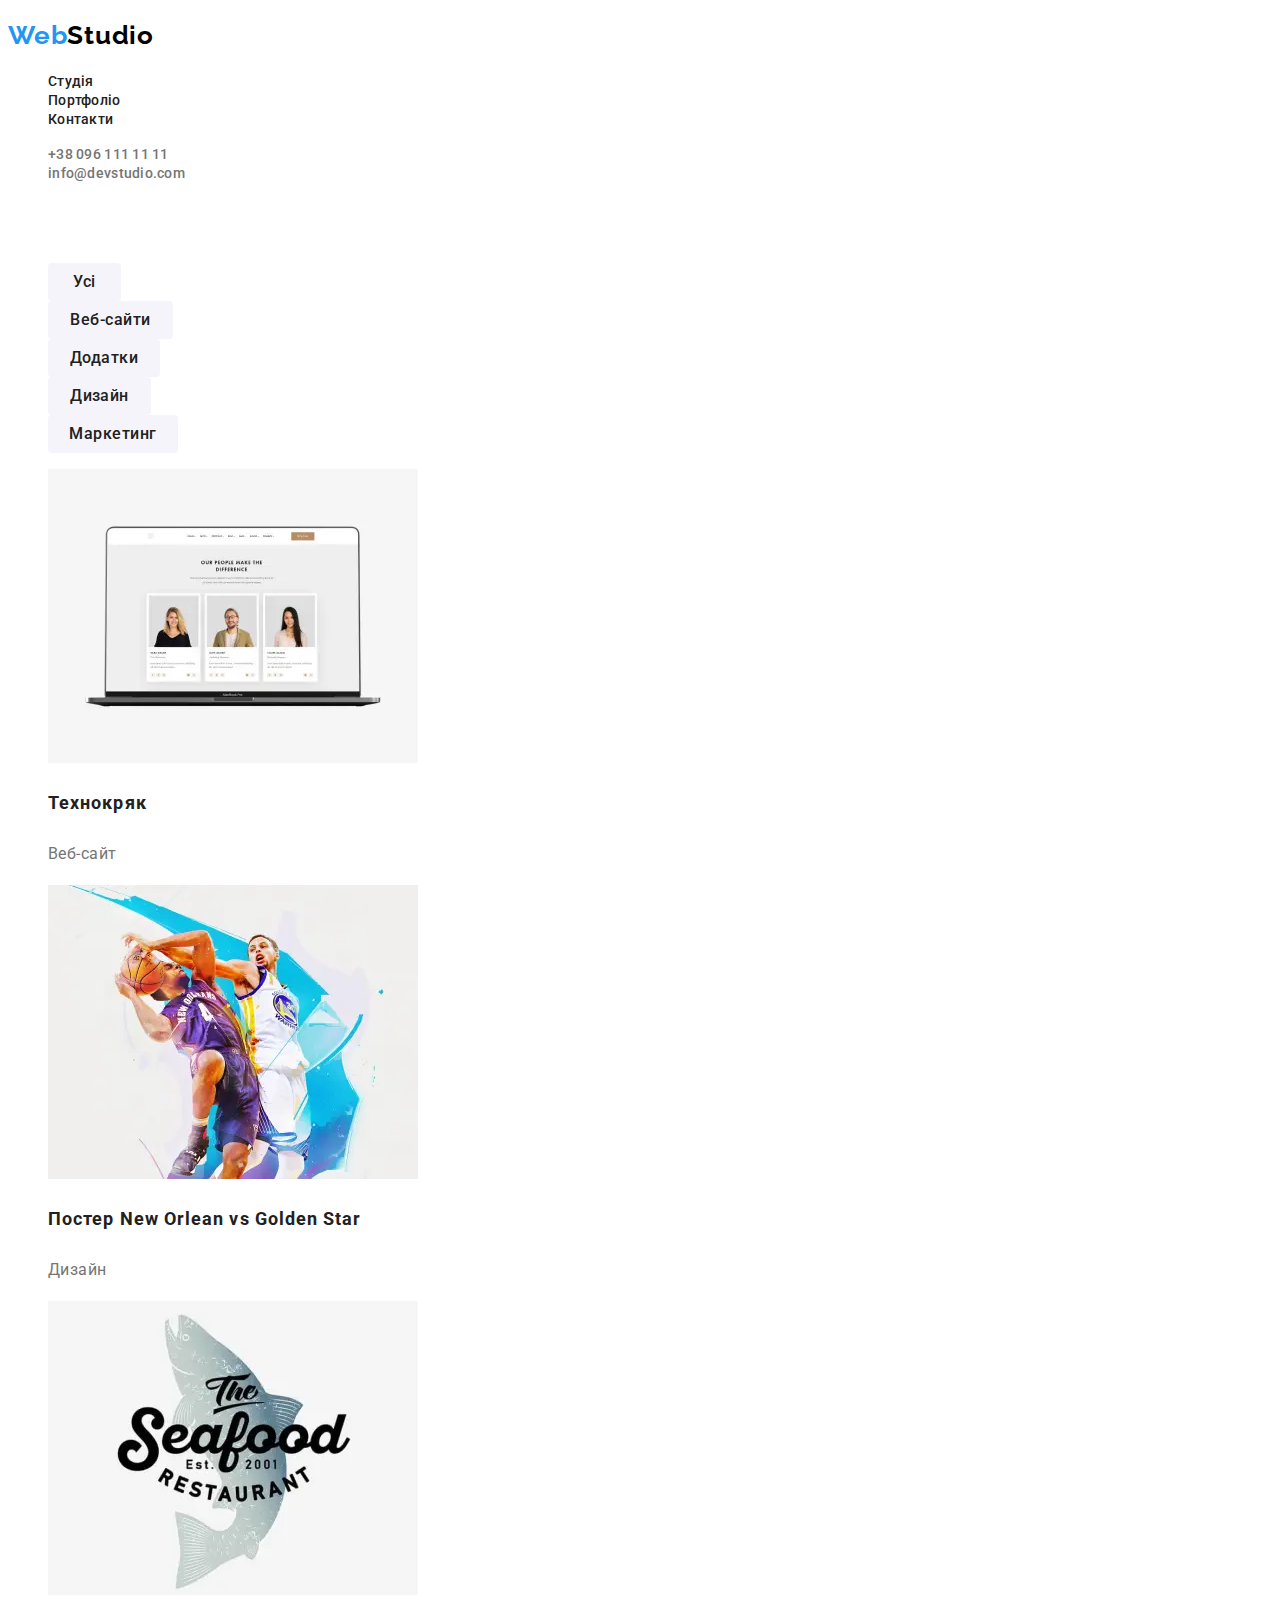
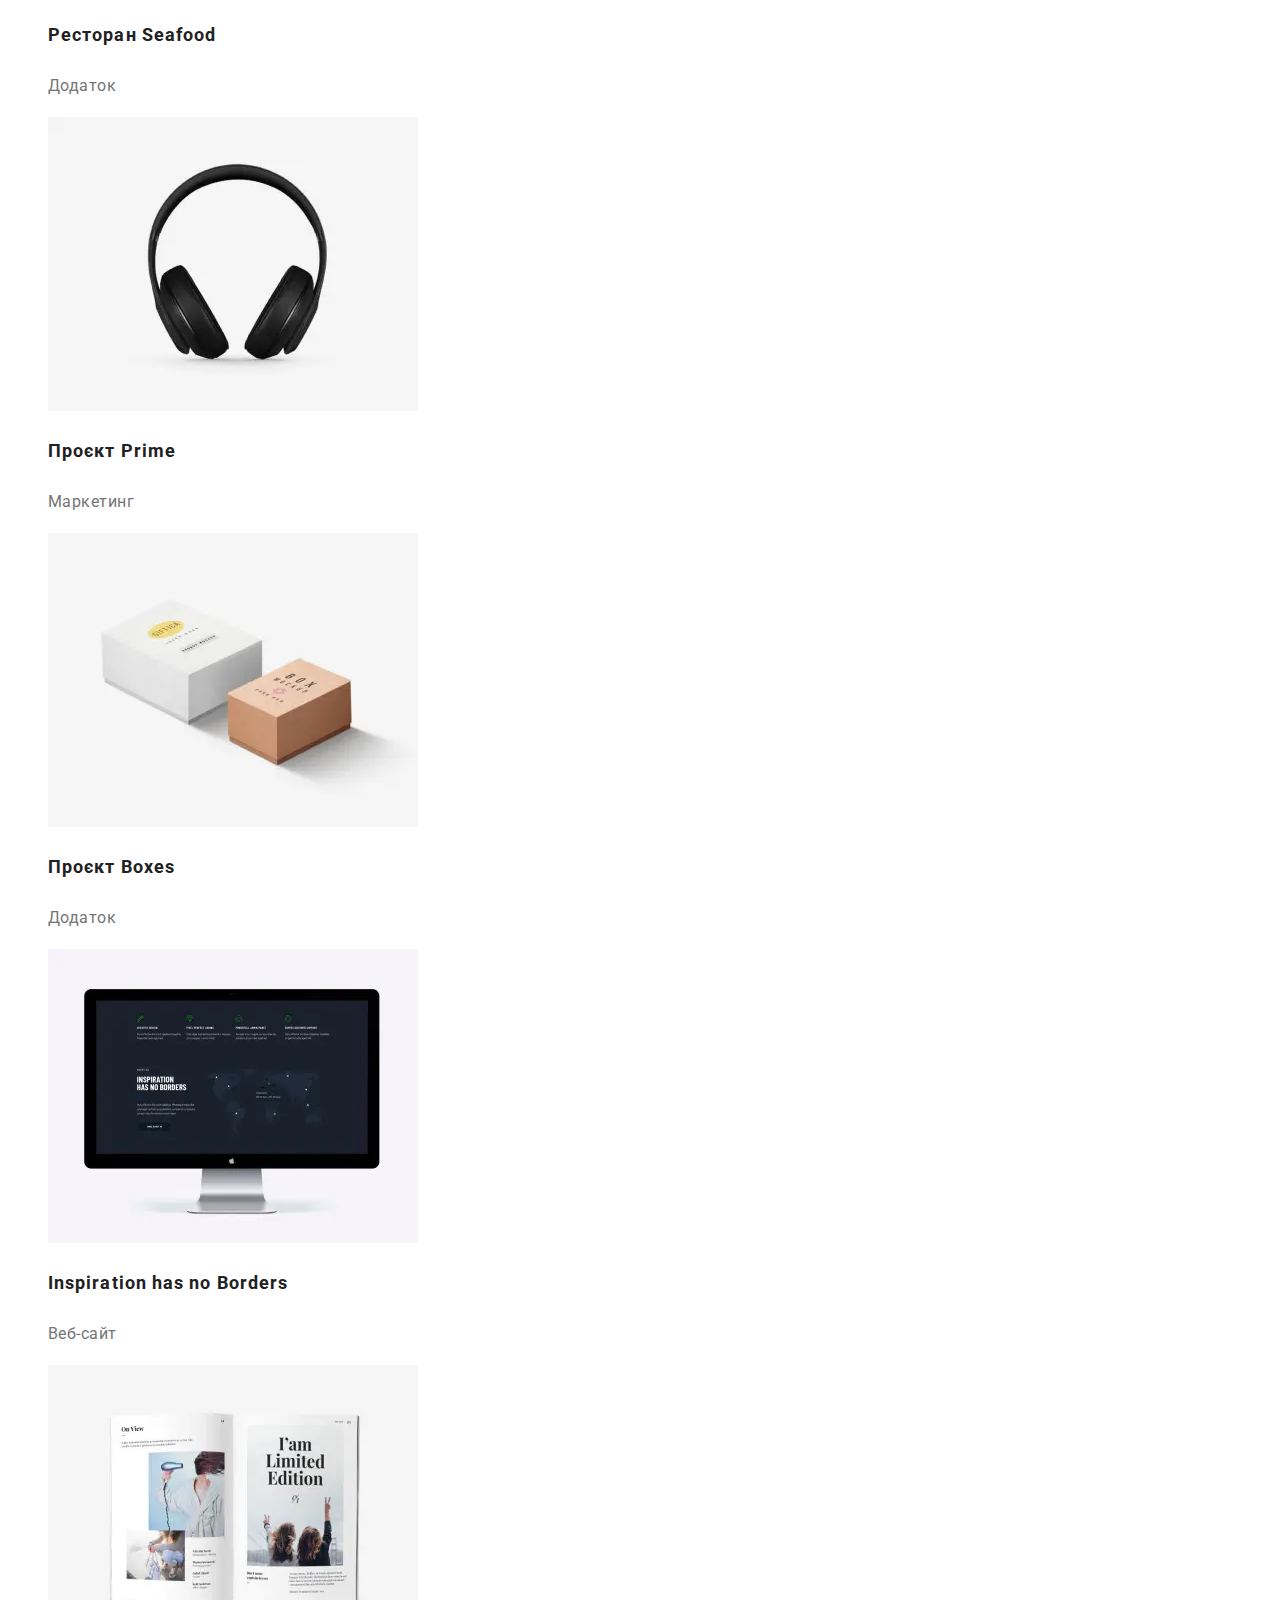
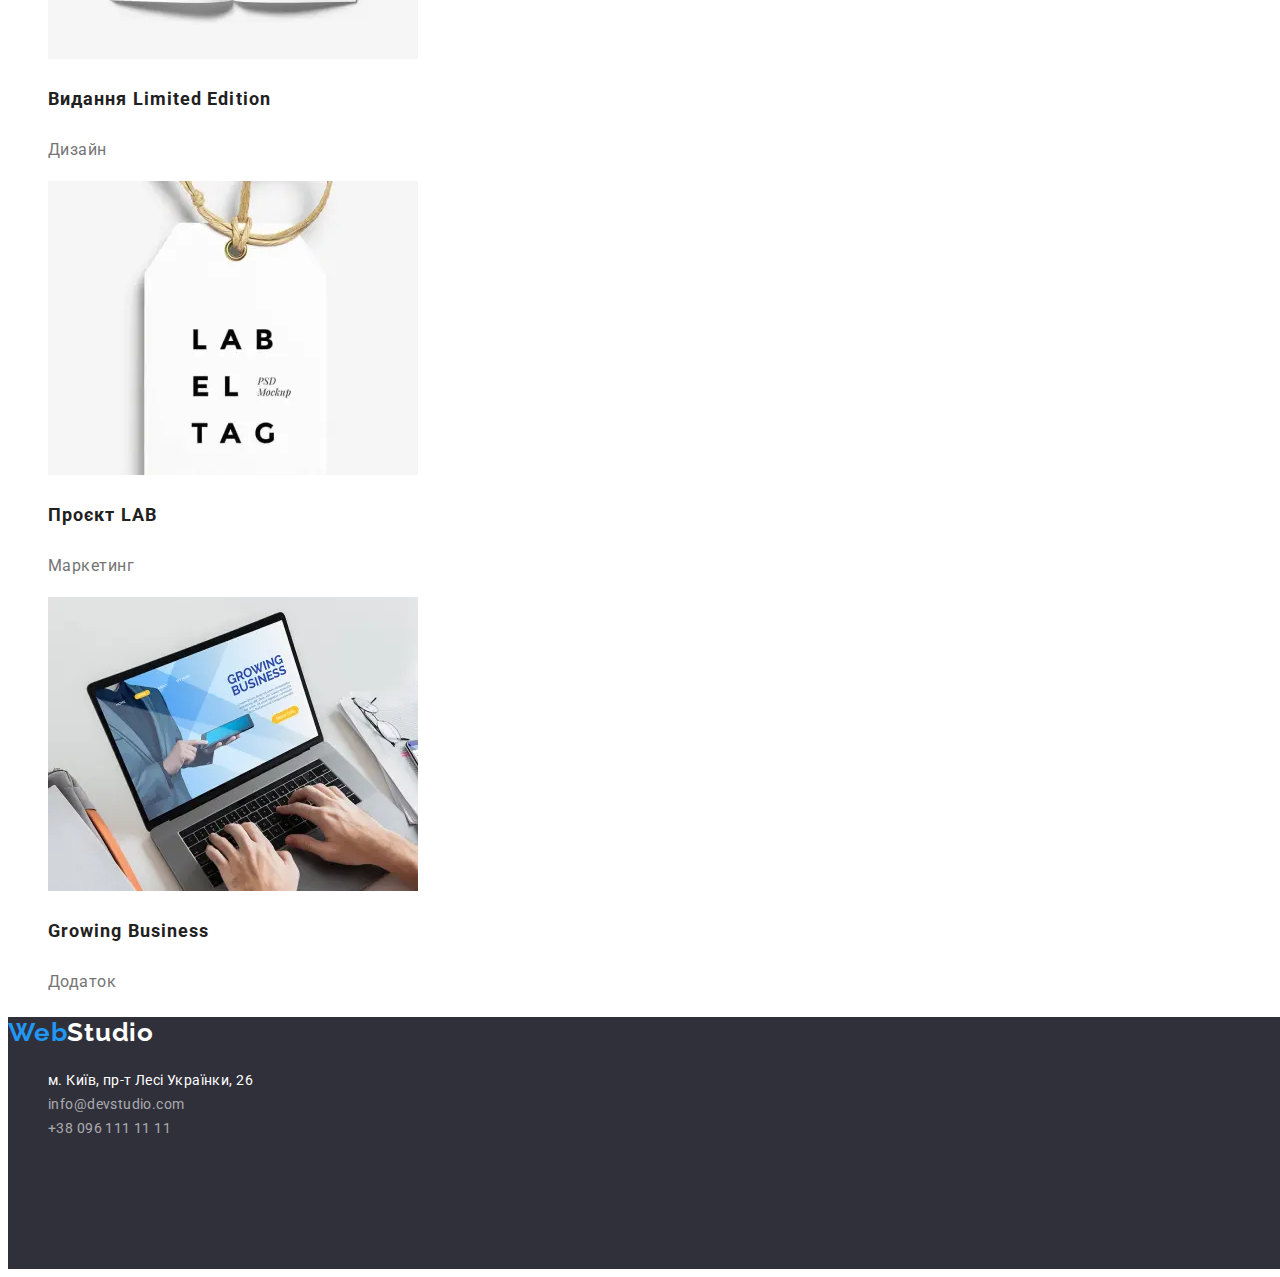
==== portfolio.html @ db5e748d "Create some new files" ====
<!-- @format -->

<!DOCTYPE html>
<html lang="uk">
  <head>
    <meta charset="UTF-8" />
    <meta http-equiv="X-UA-Compatible" content="IE=edge" />
    <meta name="viewport" content="width=device-width, initial-scale=1.0" />
    <link rel="preconnect" href="https://fonts.googleapis.com" />
    <link rel="preconnect" href="https://fonts.gstatic.com" crossorigin />
    <link
      href="https://fonts.googleapis.com/css2?family=Raleway:wght@700&family=Roboto:wght@400;500;700;900&display=swap"
      rel="stylesheet"
    />
    <link rel="stylesheet" href="css/styles.css" />
    <title>Portfolio</title>
  </head>
  <body>
    <header class="header">
      <nav>
        <h2>
          <a class="logo-base" href="./index.html">
            Web<span class="logo">Studio</span></a
          >
        </h2>
        <ul class="list">
          <li><a class="link-nav" href="./index.html">Студія</a></li>
          <li><a class="link-nav" href="./portfolio.html">Портфоліо</a></li>
          <li><a class="link-nav" href="#">Контакти</a></li>
        </ul>
      </nav>
      <ul class="list">
        <li>
          <a class="top-adress" href=" tel:+380961111111">+38 096 111 11 11</a>
        </li>
        <li>
          <a class="top-adress" href="mailto:info@devstudio.com"
            >info@devstudio.com</a
          >
        </li>
      </ul>
    </header>

    <main>
      <section>
        <h1 class="portfolio-title">Портфоліо</h1>
        <ul class="list">
          <li>
            <button class="button-portfolio all-button" type="button">
              Усі
            </button>
          </li>
          <li>
            <button class="button-portfolio web-button" type="button">
              Веб-сайти
            </button>
          </li>
          <li>
            <button class="button-portfolio app-button" type="button">
              Додатки
            </button>
          </li>
          <li>
            <button class="button-portfolio design-button" type="button">
              Дизайн
            </button>
          </li>
          <li>
            <button class="button-portfolio marketing-button" type="button">
              Маркетинг
            </button>
          </li>
        </ul>
        <ul class="list">
          <li>
            <img
              src="images/portfolio/Technokryak.webp"
              alt=""
              width="370px"
              height="294px"
            />
            <h3 class="project-title">Технокряк</h3>
            <p class="project-subtitle">Веб-сайт</p>
          </li>
          <li>
            <img
              src="images/portfolio/Poster New Orlean vs Golden Star.webp"
              alt=""
              width="370px"
              height="294px"
            />
            <h3 class="project-title">Постер New Orlean vs Golden Star</h3>
            <p class="project-subtitle">Дизайн</p>
          </li>
          <li>
            <img
              src="images/portfolio/Seafood restaurant.webp"
              alt=""
              width="370px"
              height="294px"
            />
            <h3 class="project-title">Ресторан Seafood</h3>
            <p class="project-subtitle">Додаток</p>
          </li>
          <li>
            <img
              src="images/portfolio/Prime Project.webp"
              alt=""
              width="370px"
              height="294px"
            />
            <h3 class="project-title">Проєкт Prime</h3>
            <p class="project-subtitle">Маркетинг</p>
          </li>
          <li>
            <img
              src="images/portfolio/Boxes project.webp"
              alt=""
              width="370px"
              height="294px"
            />
            <h3 class="project-title">Проєкт Boxes</h3>
            <p class="project-subtitle">Додаток</p>
          </li>
          <li>
            <img
              src="images/portfolio/Inspiration has no Borders.webp"
              alt=""
              width="370px"
              height="294px"
            />
            <h3 class="project-title">Inspiration has no Borders</h3>
            <p class="project-subtitle">Веб-сайт</p>
          </li>
          <li>
            <img
              src="images/portfolio/EDITION Limited Edition.webp"
              alt=""
              width="370px"
              height="294px"
            />
            <h3 class="project-title">Видання Limited Edition</h3>
            <p class="project-subtitle">Дизайн</p>
          </li>
          <li>
            <img
              src="images/portfolio/Project LAB.webp"
              alt=""
              width="370px"
              height="294px"
            />
            <h3 class="project-title">Проєкт LAB</h3>
            <p class="project-subtitle">Маркетинг</p>
          </li>
          <li>
            <img
              src="images/portfolio/Growing Business.webp"
              alt=""
              width="370px"
              height="294px"
            />
            <h3 class="project-title">Growing Business</h3>
            <p class="project-subtitle">Додаток</p>
          </li>
        </ul>
      </section>
    </main>

    <footer class="footer">
      <h2>
        <a href="./index.html" class="logo-base"
          >Web<span class="logo-invert">Studio</span></a
        >
      </h2>
      <address>
        <ul class="list">
          <li>
            <a
              class="map"
              href="https://goo.gl/maps/CPtrU1FHBa2aNyZL9"
              target="_blank"
              rel="noopener noreferrer nofollow"
              >м. Київ, пр-т Лесі Українки, 26
            </a>
          </li>
          <li>
            <a class="footer-adress" href="mailto:info@devstudio.com"
              >info@devstudio.com</a
            >
          </li>
          <li>
            <a class="footer-adress" href="tel:+380961111111"
              >+38 096 111 11 11</a
            >
          </li>
        </ul>
      </address>
    </footer>
  </body>
</html>
---- css/styles.css ----
:root {
    --color-logo:#000000;
    --color-background:#FFFFFF;
    --color-textbase:#757575;
    --color-title:#212121;
    --color-hoover:#2196F3;
    --color-section:#2F303A;
    --color-button-background:#F5F4FA;

}
body {
    background-color: var(--color-background);
    font-family: 'Roboto', sans-serif;
    color:var(--color-textbase)
}
.logo-base {
    font-family: 'Raleway';
    font-style: normal;
    font-weight: 700;
    font-size: 26px;
    line-height: 31px;
    letter-spacing: 0.03em;
    text-decoration: none;
    color: var(--color-hoover);
}
.logo {
    color: var(--color-logo);}

.logo-invert {
    color:var(--color-background);
}
.list {
    list-style-type: none;
   }
   
   .link-nav {
        width: 72px;
        height: 16px;
        left: 548px;
        top: 32px;
        font-weight: 500;
        font-size: 14px;
        line-height: 16px;
        letter-spacing: 0.02em;
        text-decoration:none;
        color: var(--color-title);;
}
.link-nav:hover {
    color: var(--color-hoover);
    
}
.top-adress:hover {
    color: var(--color-hoover);
        

}

.top-adress {
    width: 72px;
    height: 16px;
    left: 548px;
    top: 32px;
    font-weight: 500;
    font-size: 14px;
    line-height: 16px;
    letter-spacing: 0.02em;
    text-decoration: none;
    color:var(--color-textbase)
}
.hero {
    width: 1600px;
    height: 600px;
    left: 0px;
    top: 80px;
    background-color: var(--color-section);
    
}
.hero-title {
    width: 696px;
        height: 120px;
        left: 452px;
        top: 280px;
        font-weight: 900;
        font-size: 44px;
        line-height: 60px;
        text-align: center;
        letter-spacing: 0.06em;
        text-transform: uppercase;
        color: var(--color-background);
}
.button {
    width: 216px;
    height: 50px;           
    background: var(--color-hoover);
    box-shadow: 0px 4px 4px rgba(0, 0, 0, 0.15);
    border-radius: 4px;
    font-family: 'Roboto';
    font-style: normal;
    font-weight: 700;
    font-size: 16px;
    line-height: 30px;
    letter-spacing: 0.06em;
    color: var(--color-background);
    border: 0em;
    cursor: pointer;
}
.features {
   

}
.features-title {
        font-weight: 700;
        font-size: 14px;
        line-height: 16px;
        letter-spacing: 0.03em;
        color: var(--color-title);

}
.lorem {
        font-weight: 400;
        font-size: 14px;
        line-height: 24px;
        letter-spacing: 0.03em;
}
.what-we-do-title{
    font-weight: 700;
    font-size: 36px;
    line-height: 42px;
    letter-spacing: 0.03em;
    color: var(--color-title);
}
.teams{
        
    }
.teams-title {
        font-weight: 700;
        font-size: 36px;
        line-height: 42px;
        letter-spacing: 0.03em;
        color: var(--color-title);

}
.name {
        font-weight: 500;
        font-size: 16px;
        line-height: 19px;
        letter-spacing: 0.03em;
        color: var(--color-title);

}
.position {
        font-weight: 400;
        font-size: 16px;
        line-height: 19px;
        letter-spacing: 0.03em;
        color: var(--color-textbase);
    
}
.footer {
    width: 1600px;
    height: 252px;
    background: var(--color-section)
}
.map {
    font-family: 'Roboto';
        font-style: normal;
        font-weight: 400;
        font-size: 14px;
        line-height: 24px;
        letter-spacing: 0.03em;
        color:var(--color-background);
        text-decoration: none;
}


.footer-adress {
    font-family: 'Roboto';
    font-style: normal;
    font-weight: 400;
    font-size: 14px;
    line-height: 24px;
    letter-spacing: 0.03em;
    color: rgba(255, 255, 255, 0.6);
    text-decoration: none;

}
.portfolio-title {
    visibility: hidden;

}
.button-portfolio{
    font-family: 'Roboto';
        font-style: normal;
        font-weight: 500;
        font-size: 16px;
        line-height: 26px;
        text-align: center;
        letter-spacing: 0.03em;
        color: var(--color-title);
    background: var(--color-button-background);
        border-radius: 4px;
        border: 0em;
        cursor: pointer;
   }
   .button-portfolio:hover {
    color: var(--color-background);
    background: var(--color-hoover);
    box-shadow: 0px 3px 1px rgba(0, 0, 0, 0.1), 0px 1px 2px rgba(0, 0, 0, 0.08), 0px 2px 2px rgba(0, 0, 0, 0.12);

   }
   
.all-button {
    width: 73px;
    height: 38px;
}
.web-button {
width: 125px;
    height: 38px;
}
.app-button {
    width: 112px;
    height: 38px;
}
.design-button {
    width: 103px;
    height: 38px;
} 
.marketing-button {
    width: 130px;
    height: 38px;
}
.project-title {
    font-weight: 700;
        font-size: 18px;
        line-height: 36px;
        letter-spacing: 0.06em;
        color:var(--color-title);
}
.project-subtitle {
        font-weight: 400;
        font-size: 16px;
        line-height: 30px;
        letter-spacing: 0.03em;
        color:var(--color-textbase);
}
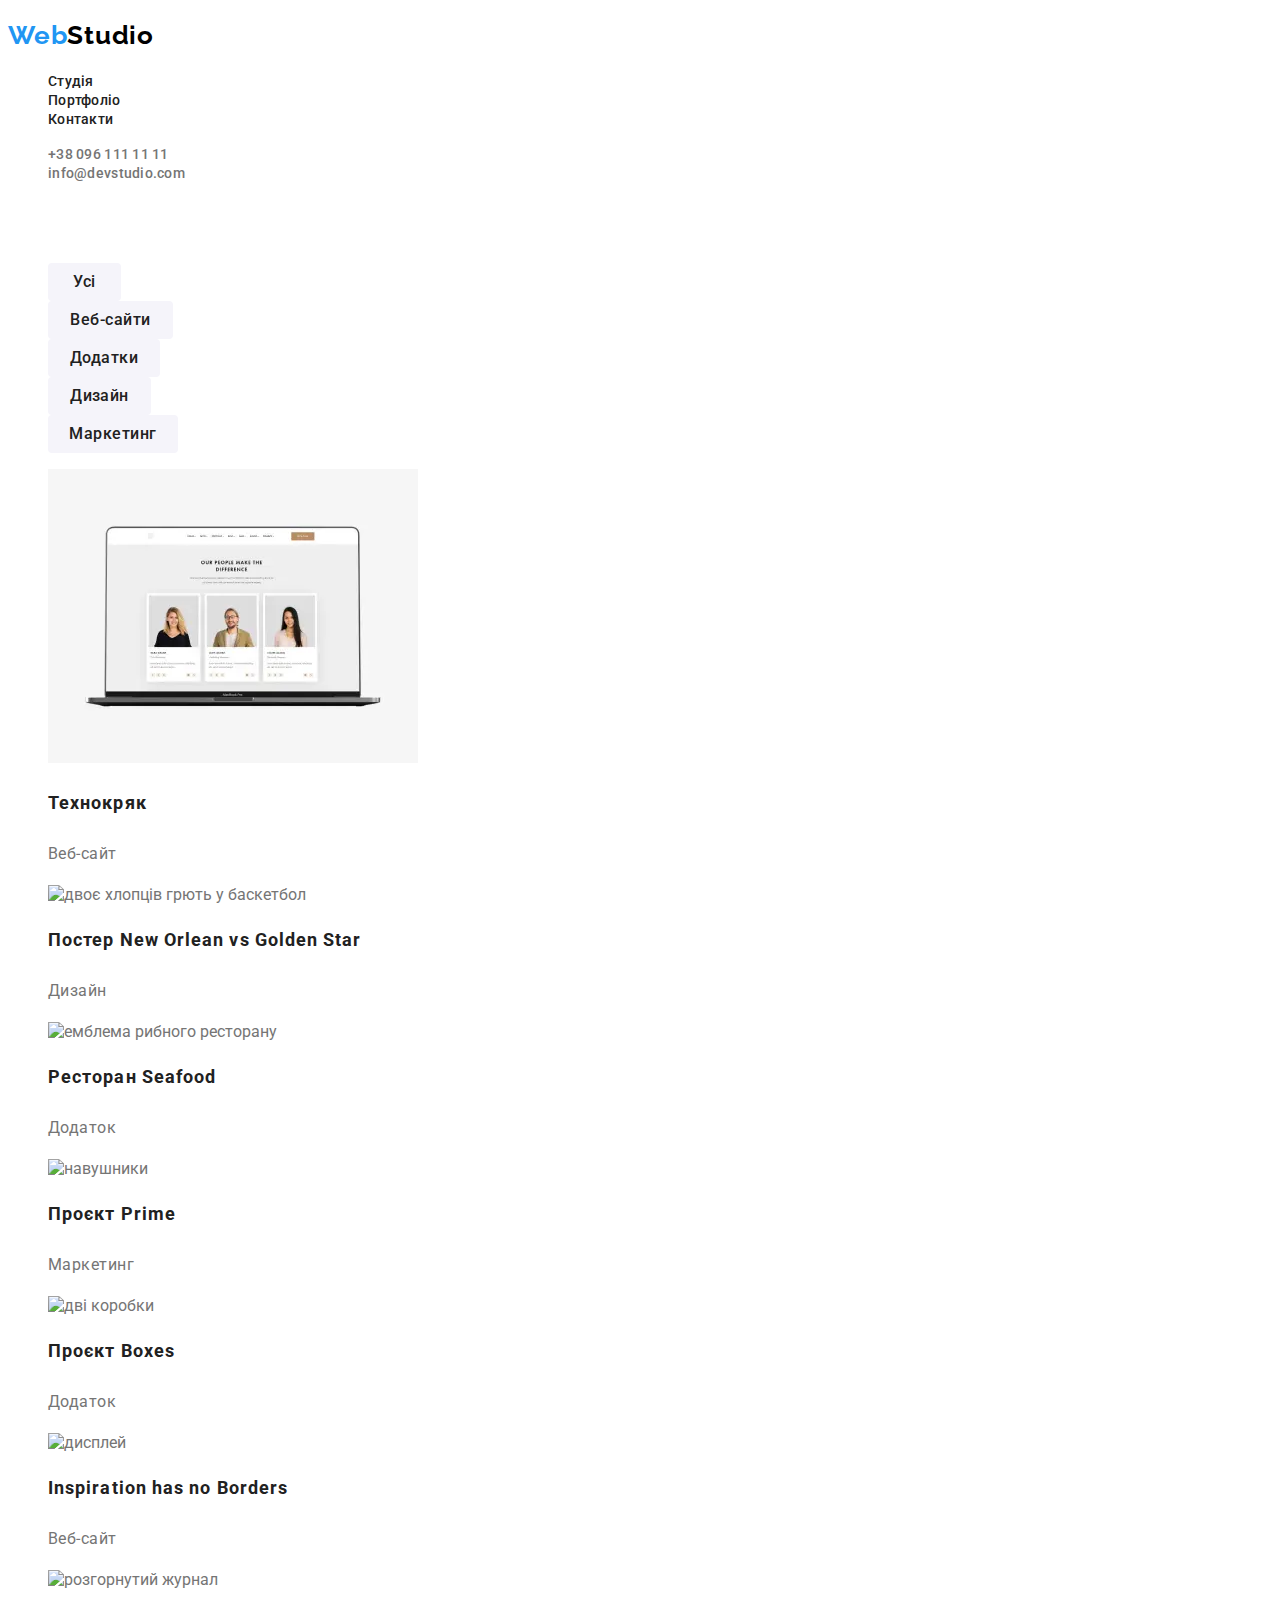
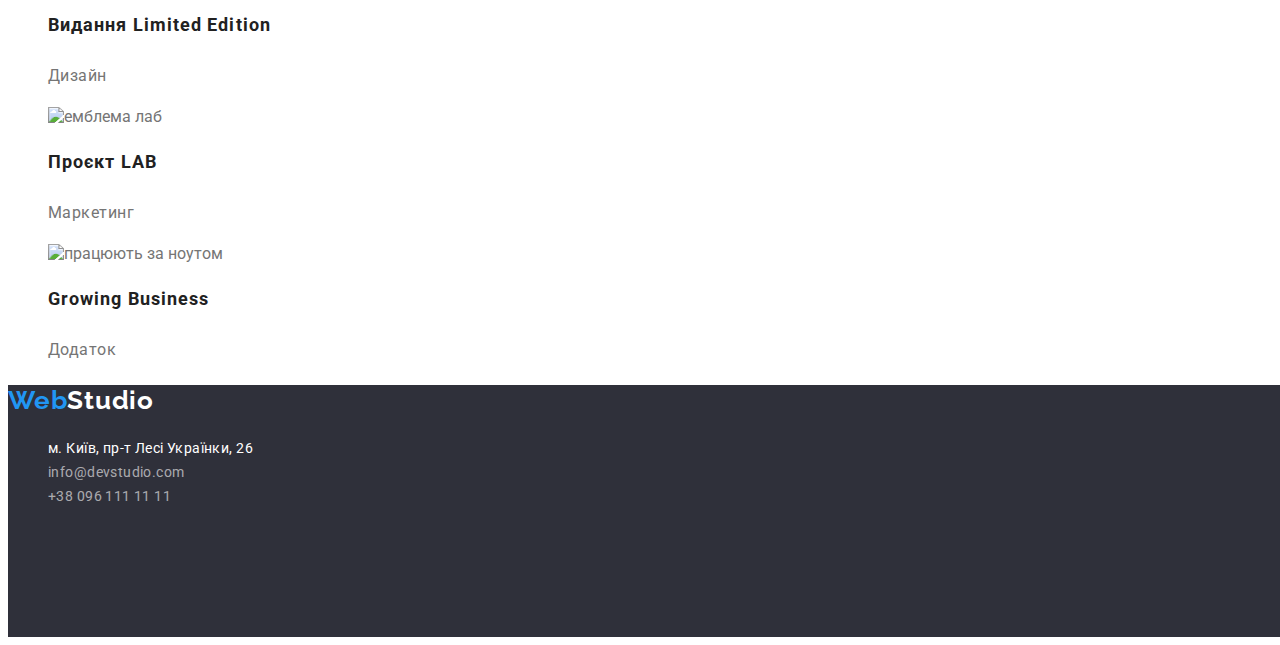
==== commit c5067fff: "update html" ====
--- a/portfolio.html
+++ b/portfolio.html
@@ -6,6 +6,7 @@
     <meta charset="UTF-8" />
     <meta http-equiv="X-UA-Compatible" content="IE=edge" />
     <meta name="viewport" content="width=device-width, initial-scale=1.0" />
+    <title lang="en">Portfolio</title>
     <link rel="preconnect" href="https://fonts.googleapis.com" />
     <link rel="preconnect" href="https://fonts.gstatic.com" crossorigin />
     <link
@@ -13,13 +14,12 @@
       rel="stylesheet"
     />
     <link rel="stylesheet" href="css/styles.css" />
-    <title>Portfolio</title>
   </head>
   <body>
     <header class="header">
       <nav>
         <h2>
-          <a class="logo-base" href="./index.html">
+          <a class="logo-base" lang="en" href="./index.html">
             Web<span class="logo">Studio</span></a
           >
         </h2>
@@ -31,10 +31,10 @@
       </nav>
       <ul class="list">
         <li>
-          <a class="top-adress" href=" tel:+380961111111">+38 096 111 11 11</a>
+          <a class="top-adress" href="tel:+380961111111">+38 096 111 11 11</a>
         </li>
         <li>
-          <a class="top-adress" href="mailto:info@devstudio.com"
+          <a class="top-adress" lang="en" href="mailto:info@devstudio.com"
             >info@devstudio.com</a
           >
         </li>
@@ -75,91 +75,93 @@
           <li>
             <img
               src="images/portfolio/Technokryak.webp"
-              alt=""
-              width="370px"
-              height="294px"
+              alt="відкритий ноутбук із фото двох дівчат та хлопця"
+              width="370"
+              height="294"
             />
             <h3 class="project-title">Технокряк</h3>
             <p class="project-subtitle">Веб-сайт</p>
           </li>
           <li>
             <img
-              src="images/portfolio/Poster New Orlean vs Golden Star.webp"
-              alt=""
-              width="370px"
-              height="294px"
-            />
-            <h3 class="project-title">Постер New Orlean vs Golden Star</h3>
+              src="images/portfolio/Poster-New-Orlean-vs-Golden-Star.webp"
+              alt="двоє хлопців грють у баскетбол"
+              width="370"
+              height="294"
+            />
+            <h3 class="project-title" lang="en">
+              Постер New Orlean vs Golden Star
+            </h3>
             <p class="project-subtitle">Дизайн</p>
           </li>
           <li>
             <img
-              src="images/portfolio/Seafood restaurant.webp"
-              alt=""
-              width="370px"
-              height="294px"
-            />
-            <h3 class="project-title">Ресторан Seafood</h3>
+              src="images/portfolio/Seafood-restaurant.webp"
+              alt="емблема рибного ресторану"
+              width="370"
+              height="294"
+            />
+            <h3 class="project-title" lang="en">Ресторан Seafood</h3>
             <p class="project-subtitle">Додаток</p>
           </li>
           <li>
             <img
-              src="images/portfolio/Prime Project.webp"
-              alt=""
-              width="370px"
-              height="294px"
-            />
-            <h3 class="project-title">Проєкт Prime</h3>
+              src="images/portfolio/Prime-Project.webp"
+              alt="навушники"
+              width="370"
+              height="294"
+            />
+            <h3 class="project-title" lang="en">Проєкт Prime</h3>
             <p class="project-subtitle">Маркетинг</p>
           </li>
           <li>
             <img
-              src="images/portfolio/Boxes project.webp"
-              alt=""
-              width="370px"
-              height="294px"
-            />
-            <h3 class="project-title">Проєкт Boxes</h3>
+              src="images/portfolio/Boxes-project.webp"
+              alt=" дві коробки"
+              width="370"
+              height="294"
+            />
+            <h3 class="project-title" lang="en">Проєкт Boxes</h3>
             <p class="project-subtitle">Додаток</p>
           </li>
           <li>
             <img
-              src="images/portfolio/Inspiration has no Borders.webp"
-              alt=""
-              width="370px"
-              height="294px"
-            />
-            <h3 class="project-title">Inspiration has no Borders</h3>
+              src="images/portfolio/Inspiration-has-no-Borders.webp"
+              alt="дисплей"
+              width="370"
+              height="294"
+            />
+            <h3 class="project-title" lang="en">Inspiration has no Borders</h3>
             <p class="project-subtitle">Веб-сайт</p>
           </li>
           <li>
             <img
-              src="images/portfolio/EDITION Limited Edition.webp"
-              alt=""
-              width="370px"
-              height="294px"
-            />
-            <h3 class="project-title">Видання Limited Edition</h3>
+              src="images/portfolio/EDITION-Limited-Edition.webp"
+              alt="розгорнутий журнал"
+              width="370"
+              height="294"
+            />
+            <h3 class="project-title" lang="en">Видання Limited Edition</h3>
             <p class="project-subtitle">Дизайн</p>
           </li>
           <li>
             <img
-              src="images/portfolio/Project LAB.webp"
-              alt=""
-              width="370px"
-              height="294px"
-            />
-            <h3 class="project-title">Проєкт LAB</h3>
+              src="images/portfolio/Project-LAB.webp"
+              alt="емблема лаб"
+              width="370"
+              height="294"
+            />
+            <h3 class="project-title" lang="en">Проєкт LAB</h3>
             <p class="project-subtitle">Маркетинг</p>
           </li>
           <li>
             <img
-              src="images/portfolio/Growing Business.webp"
-              alt=""
-              width="370px"
-              height="294px"
-            />
-            <h3 class="project-title">Growing Business</h3>
+              src="images/portfolio/Growing-Business.webp"
+              alt="працюють за ноутом"
+              width="370"
+              height="294"
+            />
+            <h3 class="project-title" lang="en">Growing Business</h3>
             <p class="project-subtitle">Додаток</p>
           </li>
         </ul>
@@ -168,7 +170,7 @@
 
     <footer class="footer">
       <h2>
-        <a href="./index.html" class="logo-base"
+        <a href="./index.html" lang="en" class="logo-base"
           >Web<span class="logo-invert">Studio</span></a
         >
       </h2>
@@ -184,7 +186,7 @@
             </a>
           </li>
           <li>
-            <a class="footer-adress" href="mailto:info@devstudio.com"
+            <a class="footer-adress" lang="en" href="mailto:info@devstudio.com"
               >info@devstudio.com</a
             >
           </li>
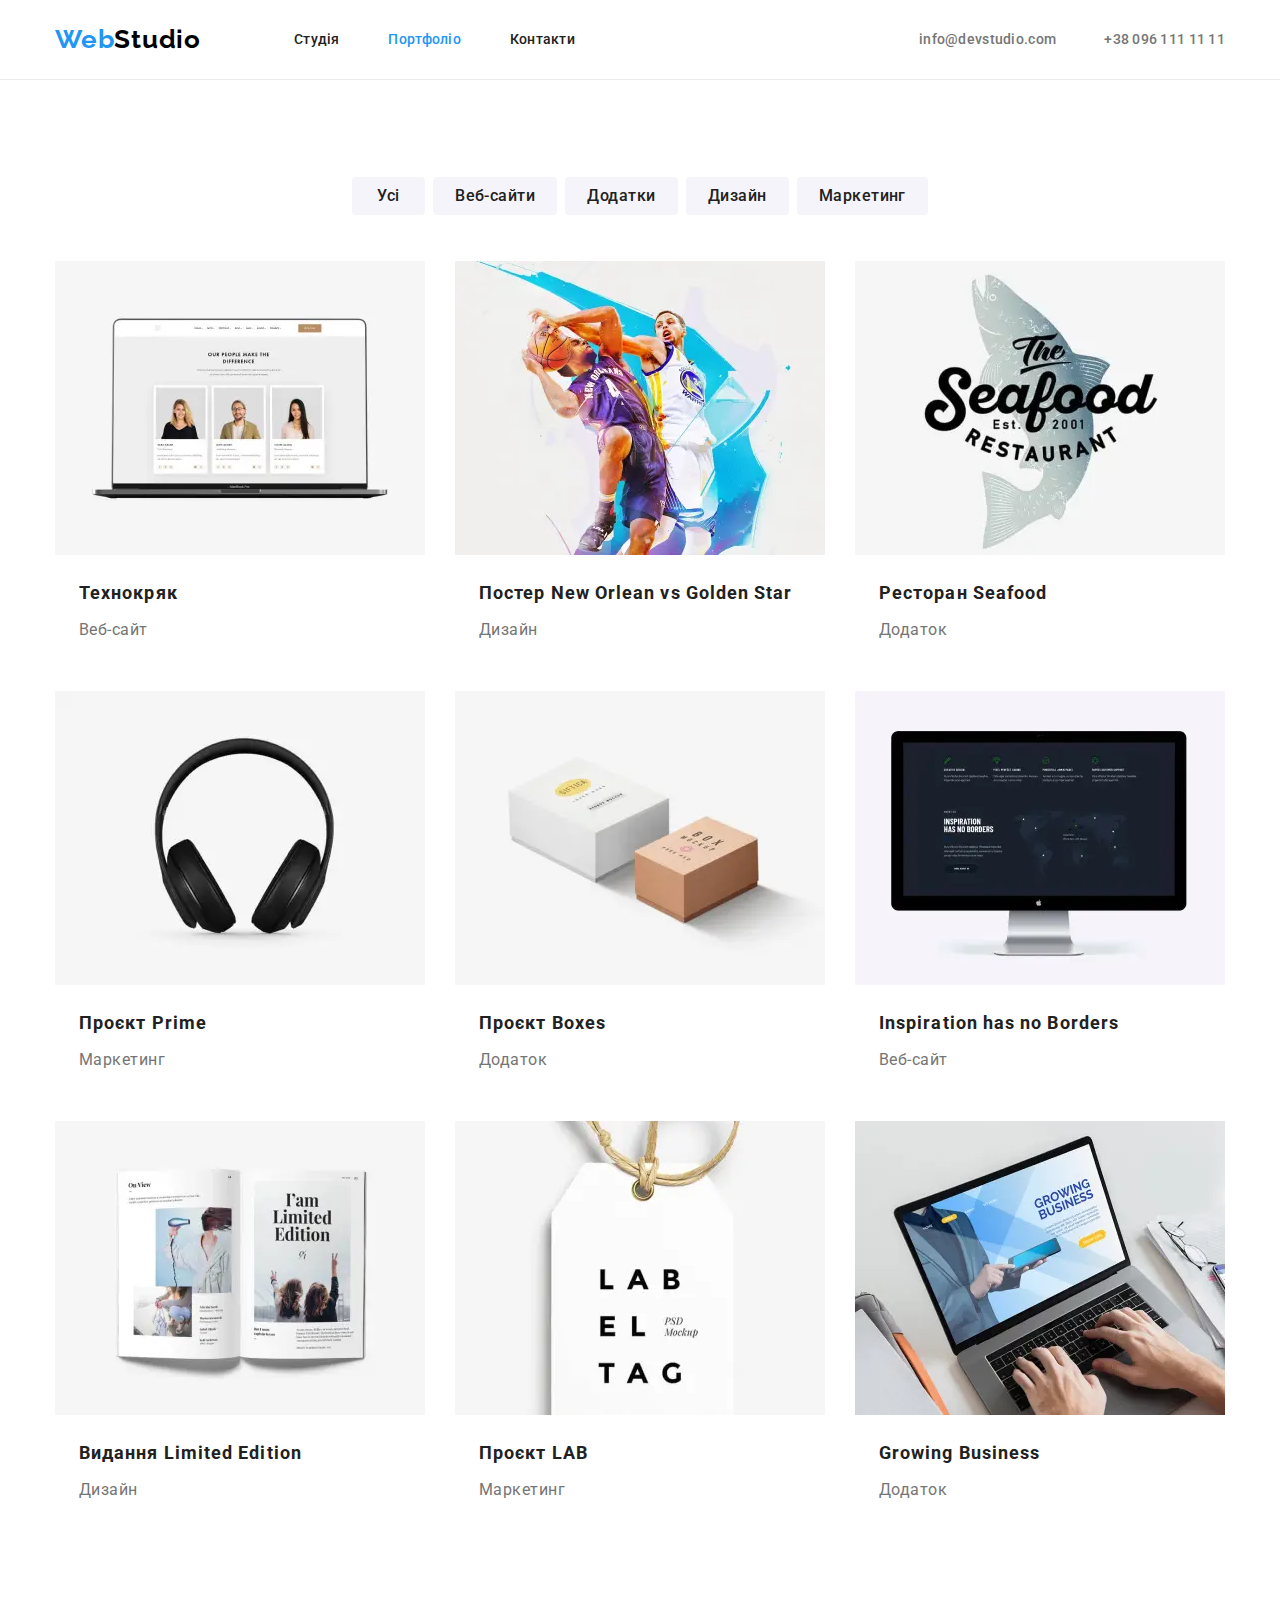
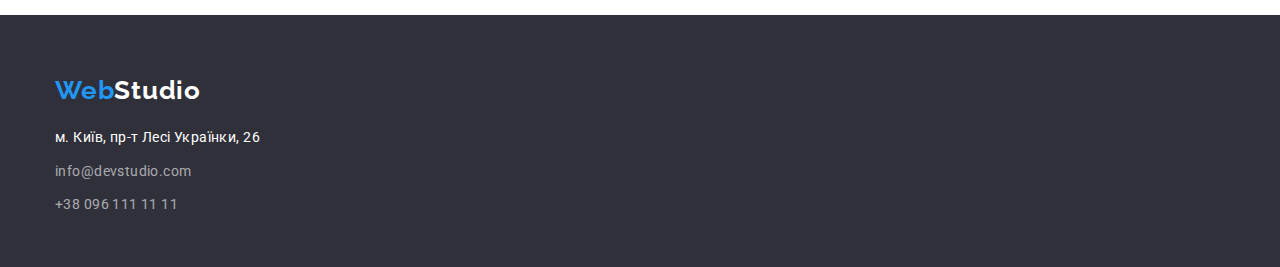
==== commit 8f6dd165: "Update HTML" ====
--- a/portfolio.html
+++ b/portfolio.html
@@ -13,38 +13,50 @@
       href="https://fonts.googleapis.com/css2?family=Raleway:wght@700&family=Roboto:wght@400;500;700;900&display=swap"
       rel="stylesheet"
     />
+    <link
+      rel="stylesheet"
+      href="https://cdnjs.cloudflare.com/ajax/libs/modern-normalize/1.0.0/modern-normalize.min.css"
+    />
     <link rel="stylesheet" href="css/styles.css" />
   </head>
   <body>
-    <header class="header">
-      <nav>
-        <h2>
-          <a class="logo-base" lang="en" href="./index.html">
-            Web<span class="logo">Studio</span></a
-          >
-        </h2>
-        <ul class="list">
-          <li><a class="link-nav" href="./index.html">Студія</a></li>
-          <li><a class="link-nav" href="./portfolio.html">Портфоліо</a></li>
-          <li><a class="link-nav" href="#">Контакти</a></li>
+    
+     <header class="header">
+      <div class="container header-block">
+        <nav class="header-nav">
+          <h2 class="logo">
+            <a class="logo-base" lang="en" href="./index.html">
+              Web<span class="logo-part">Studio</span></a
+            >
+          </h2>
+          <ul class="list nav-list">
+            <li>
+              <a class="link-nav" href="./index.html">Студія</a>
+            </li>
+            <li>
+              <a class="link-nav current" href="./portfolio.html">Портфоліо</a>
+            </li>
+            <li><a class="link-nav" href="#">Контакти</a></li>
+          </ul>
+        </nav>
+        <ul class="list header-adress">
+          <li>
+            <a class="top-adress" lang="en" href="mailto:info@devstudio.com"
+              >info@devstudio.com</a
+            >
+          </li>
+          <li>
+            <a class="top-adress" href="tel:+380961111111">+38 096 111 11 11</a>
+          </li>
         </ul>
-      </nav>
-      <ul class="list">
-        <li>
-          <a class="top-adress" href="tel:+380961111111">+38 096 111 11 11</a>
-        </li>
-        <li>
-          <a class="top-adress" lang="en" href="mailto:info@devstudio.com"
-            >info@devstudio.com</a
-          >
-        </li>
-      </ul>
+      </div>
     </header>
 
     <main>
-      <section>
-        <h1 class="portfolio-title">Портфоліо</h1>
-        <ul class="list">
+      <section class="section">
+        <div class="container">
+          <h1 class="visually-hidden">Портфоліо</h1>
+        <ul class="list filters-list">
           <li>
             <button class="button-portfolio all-button" type="button">
               Усі
@@ -71,20 +83,22 @@
             </button>
           </li>
         </ul>
-        <ul class="list">
-          <li>
-            <img
-              src="images/portfolio/Technokryak.webp"
+        <ul class="list projects-list">
+          <li class="item">
+            <img
+              src="images/Technokryak.webp"
               alt="відкритий ноутбук із фото двох дівчат та хлопця"
               width="370"
               height="294"
             />
-            <h3 class="project-title">Технокряк</h3>
+            <div class="projects-description">
+              <h3 class="project-title">Технокряк</h3>
             <p class="project-subtitle">Веб-сайт</p>
-          </li>
-          <li>
-            <img
-              src="images/portfolio/Poster-New-Orlean-vs-Golden-Star.webp"
+            </div>
+          </li>
+          <li class="item">
+            <img
+              src="images/Poster New Orlean vs Golden Star.webp"
               alt="двоє хлопців грють у баскетбол"
               width="370"
               height="294"
@@ -94,9 +108,9 @@
             </h3>
             <p class="project-subtitle">Дизайн</p>
           </li>
-          <li>
-            <img
-              src="images/portfolio/Seafood-restaurant.webp"
+          <li class="item">
+            <img
+              src="images/Seafood restaurant.webp"
               alt="емблема рибного ресторану"
               width="370"
               height="294"
@@ -104,9 +118,9 @@
             <h3 class="project-title" lang="en">Ресторан Seafood</h3>
             <p class="project-subtitle">Додаток</p>
           </li>
-          <li>
-            <img
-              src="images/portfolio/Prime-Project.webp"
+          <li class="item">
+            <img
+              src="images/Prime Project.webp"
               alt="навушники"
               width="370"
               height="294"
@@ -114,9 +128,9 @@
             <h3 class="project-title" lang="en">Проєкт Prime</h3>
             <p class="project-subtitle">Маркетинг</p>
           </li>
-          <li>
-            <img
-              src="images/portfolio/Boxes-project.webp"
+          <li class="item">
+            <img
+              src="images/Boxes project.webp"
               alt=" дві коробки"
               width="370"
               height="294"
@@ -124,9 +138,9 @@
             <h3 class="project-title" lang="en">Проєкт Boxes</h3>
             <p class="project-subtitle">Додаток</p>
           </li>
-          <li>
-            <img
-              src="images/portfolio/Inspiration-has-no-Borders.webp"
+          <li class="item">
+            <img
+              src="images/Inspiration has no Borders.webp"
               alt="дисплей"
               width="370"
               height="294"
@@ -134,9 +148,9 @@
             <h3 class="project-title" lang="en">Inspiration has no Borders</h3>
             <p class="project-subtitle">Веб-сайт</p>
           </li>
-          <li>
-            <img
-              src="images/portfolio/EDITION-Limited-Edition.webp"
+          <li class="item">
+            <img
+              src="images/EDITION Limited Edition.webp"
               alt="розгорнутий журнал"
               width="370"
               height="294"
@@ -144,9 +158,9 @@
             <h3 class="project-title" lang="en">Видання Limited Edition</h3>
             <p class="project-subtitle">Дизайн</p>
           </li>
-          <li>
-            <img
-              src="images/portfolio/Project-LAB.webp"
+          <li class="item">
+            <img
+              src="images/Project LAB.webp"
               alt="емблема лаб"
               width="370"
               height="294"
@@ -154,9 +168,9 @@
             <h3 class="project-title" lang="en">Проєкт LAB</h3>
             <p class="project-subtitle">Маркетинг</p>
           </li>
-          <li>
-            <img
-              src="images/portfolio/Growing-Business.webp"
+          <li class="item">
+            <img
+              src="images/Growing Business.webp"
               alt="працюють за ноутом"
               width="370"
               height="294"
@@ -165,38 +179,44 @@
             <p class="project-subtitle">Додаток</p>
           </li>
         </ul>
+        </div>
+
+        
       </section>
     </main>
 
     <footer class="footer">
-      <h2>
-        <a href="./index.html" lang="en" class="logo-base"
-          >Web<span class="logo-invert">Studio</span></a
-        >
-      </h2>
-      <address>
-        <ul class="list">
-          <li>
-            <a
-              class="map"
-              href="https://goo.gl/maps/CPtrU1FHBa2aNyZL9"
-              target="_blank"
-              rel="noopener noreferrer nofollow"
-              >м. Київ, пр-т Лесі Українки, 26
-            </a>
-          </li>
-          <li>
-            <a class="footer-adress" lang="en" href="mailto:info@devstudio.com"
-              >info@devstudio.com</a
-            >
-          </li>
-          <li>
-            <a class="footer-adress" href="tel:+380961111111"
-              >+38 096 111 11 11</a
-            >
-          </li>
-        </ul>
-      </address>
+      <div class="container">
+        <h2>
+          <a class="logo-base" href="./index.html" lang="en"
+            >Web<span class="logo-invert">Studio</span></a
+          >
+        </h2>
+        <address>
+          <ul class="list list-footer">
+            <li>
+              <a
+                class="map"
+                href="https://goo.gl/maps/CPtrU1FHBa2aNyZL9"
+                target="_blank"
+                rel="noopener noreferrer nofollow"
+                >м. Київ, пр-т Лесі Українки, 26
+              </a>
+            </li>
+            <li>
+              <a class="footer-adress" href="mailto:info@devstudio.com"
+                >info@devstudio.com</a
+              >
+            </li>
+            <li>
+              <a class="footer-adress" href="tel:+380961111111"
+                >+38 096 111 11 11</a
+              >
+            </li>
+          </ul>
+        </address>
+      </div>
     </footer>
+    </div>
   </body>
 </html>
--- a/css/styles.css
+++ b/css/styles.css
@@ -1,3 +1,44 @@
+*,
+*::before,
+*::after {
+    box-sizing: border-box;
+}
+/* Стили для обнуления верхних отступов у элементов */
+h1,
+h2,
+h3,
+h4,
+h5,
+h6,
+p {
+    margin-top: 0;
+}
+
+/* Класс для обнуления базовых свойств у списков (ul) */
+.list {
+    list-style: none;
+    padding-left: 0;
+    margin: 0;
+}
+
+/* Класс для обнуления базовых свойств у ссылок */
+.link {
+    text-decoration: none;
+    color: inherit;
+}
+
+/* Свойства для корректного отображения картинок */
+img {
+    display: block;
+    max-width: 100%;
+    height: auto;
+}
+
+/* Свойства для обнуления курсива у address */
+address {
+    font-style: normal;
+}
+
 :root {
     --color-logo:#000000;
     --color-background:#FFFFFF;
@@ -11,85 +52,142 @@
 body {
     background-color: var(--color-background);
     font-family: 'Roboto', sans-serif;
+    font-style: normal;
     color:var(--color-textbase)
 }
+.container {
+    width: 1200px;
+    padding: 0 15px;
+    margin-left: auto;
+    margin-right: auto;}
+
+.section {
+    padding-top: 94px;
+    padding-bottom: 94px;
+}
+
+.header {
+        border-bottom: 1px solid #ECECEC;
+        height: 80px;
+        display: flex;
+        }
+.header-block {
+    align-items: center;
+        display: flex;
+}
+                            /*Header*/
+
+.logo {
+    margin-right: 93px;
+    margin-bottom: 0px;
+    }
 .logo-base {
+       /*outline: 2px solid tomato;*/
     font-family: 'Raleway';
     font-style: normal;
     font-weight: 700;
     font-size: 26px;
-    line-height: 31px;
+    line-height: 1.19;
     letter-spacing: 0.03em;
     text-decoration: none;
     color: var(--color-hoover);
 }
-.logo {
+.logo-part {
+    
     color: var(--color-logo);}
 
 .logo-invert {
     color:var(--color-background);
 }
 .list {
+       
+    /*outline: 2px solid tomato;*/
     list-style-type: none;
    }
+   .nav-list {
+    margin-right: 344px;
+    justify-content: space-between;
+    width: 281px;
+    display: flex;
+    }
+   
+   .header-adress {
+    justify-content: space-between;
+    width: 307px;
+    display: flex;
+   
+    
+   }
+   .header-nav {
+    align-items: center;
+    
+    display: flex;
+   }
    
    .link-nav {
-        width: 72px;
-        height: 16px;
-        left: 548px;
-        top: 32px;
         font-weight: 500;
         font-size: 14px;
-        line-height: 16px;
+        line-height: 1.14;
         letter-spacing: 0.02em;
         text-decoration:none;
         color: var(--color-title);;
 }
 .link-nav:hover {
     color: var(--color-hoover);
-    
-}
+    }
+        
+.link-nav:focus {
+            color: var(--color-hoover);}
+.current {
+    color: var(--color-hoover);
+}           
+
 .top-adress:hover {
     color: var(--color-hoover);
-        
-
-}
+}
+.top-adress:focus {
+    color: var(--color-hoover);}
 
 .top-adress {
-    width: 72px;
-    height: 16px;
-    left: 548px;
-    top: 32px;
+    display: flex;
     font-weight: 500;
     font-size: 14px;
-    line-height: 16px;
+    line-height: 1.14;
     letter-spacing: 0.02em;
     text-decoration: none;
     color:var(--color-textbase)
 }
+                    /*Main*/
+
 .hero {
-    width: 1600px;
-    height: 600px;
-    left: 0px;
-    top: 80px;
+    padding-top: 200px;
+    padding-bottom: 200px;
     background-color: var(--color-section);
-    
-}
+    }
+
+.hero-block {
+    display: flex;
+    align-items: center;
+    flex-direction: column;
+    justify-content: center;
+    
+    
+}
+
 .hero-title {
     width: 696px;
-        height: 120px;
-        left: 452px;
-        top: 280px;
-        font-weight: 900;
-        font-size: 44px;
-        line-height: 60px;
-        text-align: center;
-        letter-spacing: 0.06em;
-        text-transform: uppercase;
-        color: var(--color-background);
-}
-.button {
-    width: 216px;
+    font-weight: 900;
+    font-size: 44px;
+    line-height: 1.36;
+    letter-spacing: 0.06em;
+    text-transform: uppercase;
+    color: var(--color-background);
+    text-align: center;
+    margin-bottom: 30px;
+}
+.hero-button {
+    padding: 2px 2px;
+    min-width: 216px;
     height: 50px;           
     background: var(--color-hoover);
     box-shadow: 0px 4px 4px rgba(0, 0, 0, 0.15);
@@ -98,109 +196,196 @@
     font-style: normal;
     font-weight: 700;
     font-size: 16px;
-    line-height: 30px;
+    line-height: 1.88;
     letter-spacing: 0.06em;
     color: var(--color-background);
-    border: 0em;
+    border: none;
     cursor: pointer;
-}
-.features {
-   
-
-}
+    align-items: center;
+    
+      
+}
+
+.visually-hidden {
+    width: 1px;
+   height: 1px;
+   margin: 1px;
+   border: 0;
+   padding: 0;
+   white-space: nowrap;
+   clip-path: inset(100%);
+   clip: rect(0 0 0 0);
+   overflow: hidden;
+}
+
+.features-list {
+    display: flex;
+    justify-content: space-between;
+   
+   
+   }
 .features-title {
         font-weight: 700;
         font-size: 14px;
-        line-height: 16px;
+        line-height: 1.14;
         letter-spacing: 0.03em;
         color: var(--color-title);
+        text-transform: uppercase;
+        margin-bottom: 10px;
 
 }
 .lorem {
         font-weight: 400;
         font-size: 14px;
-        line-height: 24px;
-        letter-spacing: 0.03em;
-}
+        line-height: 1.72;
+        letter-spacing: 0.03em;
+}
+.what-we-do {
+    /*outline: 2px solid tomato;*/
+  
+    }
 .what-we-do-title{
     font-weight: 700;
     font-size: 36px;
-    line-height: 42px;
+    line-height: 1.17;
     letter-spacing: 0.03em;
     color: var(--color-title);
-}
-.teams{
-        
+    text-align: center;
+    margin-bottom: 50px;
+}
+.what-we-do-list {
+    display: flex;
+    justify-content: space-between;
+    }
+ 
+    /*Команда*/  
+    
+    .teams {
+        /*outline: 2px solid tomato;*/
+        padding-top: 94px;
+        padding-bottom: 94px;
+        background-color: #F5F4FA;
     }
 .teams-title {
         font-weight: 700;
         font-size: 36px;
-        line-height: 42px;
+        line-height: 1.17;
         letter-spacing: 0.03em;
         color: var(--color-title);
+        text-align: center;
+        margin-bottom: 50px;
+
+}
+.teams-list {
+    display: flex;
+    justify-content: space-between;
 
 }
 .name {
         font-weight: 500;
         font-size: 16px;
-        line-height: 19px;
+        line-height: 1.19;
         letter-spacing: 0.03em;
         color: var(--color-title);
+        text-align: center;
+        margin-top: 30px;
+        margin-bottom: 10px;
 
 }
 .position {
         font-weight: 400;
         font-size: 16px;
-        line-height: 19px;
+        line-height: 1.19;
         letter-spacing: 0.03em;
         color: var(--color-textbase);
-    
-}
+        text-align: center;
+        
+    
+}
+.teams-card {
+    box-shadow: 0px 1px 3px rgba(0, 0, 0, 0.12), 0px 1px 1px rgba(0, 0, 0, 0.14), 0px 2px 1px rgba(0, 0, 0, 0.2);
+    border-radius: 0px 0px 4px 4px;
+
+}
+/*Футер*/
 .footer {
-    width: 1600px;
     height: 252px;
-    background: var(--color-section)
+    background: var(--color-section);
+    padding-top: 60px;
+    padding-bottom: 60px;
+}
+.list-footer {
+    display: flex;
+    flex-direction: column;
+    width: 231px;
+    height: 81px;
+    align-content: center;
+    gap:9px;
+
+
 }
 .map {
     font-family: 'Roboto';
-        font-style: normal;
-        font-weight: 400;
-        font-size: 14px;
-        line-height: 24px;
-        letter-spacing: 0.03em;
-        color:var(--color-background);
-        text-decoration: none;
-}
-
-
-.footer-adress {
-    font-family: 'Roboto';
     font-style: normal;
     font-weight: 400;
     font-size: 14px;
-    line-height: 24px;
+    line-height: 1.71;
+    letter-spacing: 0.03em;
+    color:var(--color-background);
+    text-decoration: none;
+}
+.map:hover {
+    color: var(--color-hoover);
+}
+.map:focus {
+    color: var(--color-hoover);
+}
+
+
+
+.footer-adress {
+    display: block;
+    font-family: 'Roboto';
+    font-style: normal;
+    font-weight: 400;
+    font-size: 14px;
+    line-height: 1.72;
     letter-spacing: 0.03em;
     color: rgba(255, 255, 255, 0.6);
     text-decoration: none;
 
 }
-.portfolio-title {
-    visibility: hidden;
-
-}
+.footer-adress:hover {
+    color: var(--color-hoover);
+}
+.footer-adress:focus {
+    color: var(--color-hoover);}
+
+    /*Портфоліо*/
+
+.filters-list {
+    display: flex;
+    justify-content: center;
+    margin-bottom: 46px;
+    justify-content: center;
+    gap: 8px;
+    
+}
+
 .button-portfolio{
+    min-width: 73px;
+    padding: 6px 22px;
     font-family: 'Roboto';
-        font-style: normal;
-        font-weight: 500;
-        font-size: 16px;
-        line-height: 26px;
-        text-align: center;
-        letter-spacing: 0.03em;
-        color: var(--color-title);
+    font-style: normal;
+    font-weight: 500;
+    font-size: 16px;
+    line-height: 1.63;
+    letter-spacing: 0.03em;
+    color: var(--color-title);
     background: var(--color-button-background);
-        border-radius: 4px;
-        border: 0em;
-        cursor: pointer;
+    border-radius: 4px;
+    border: 0em;
+    cursor: pointer;
    }
    .button-portfolio:hover {
     color: var(--color-background);
@@ -209,38 +394,31 @@
 
    }
    
-.all-button {
-    width: 73px;
-    height: 38px;
-}
-.web-button {
-width: 125px;
-    height: 38px;
-}
-.app-button {
-    width: 112px;
-    height: 38px;
-}
-.design-button {
-    width: 103px;
-    height: 38px;
-} 
-.marketing-button {
-    width: 130px;
-    height: 38px;
+
+.projects-list {
+   display: flex;
+   flex-wrap: wrap;
+   gap: 30px;
+
+}
+.item {
+    flex-basis: calc((100% - 60px) / 3);
+
 }
 .project-title {
     font-weight: 700;
         font-size: 18px;
-        line-height: 36px;
+        line-height: 2;
         letter-spacing: 0.06em;
         color:var(--color-title);
+        margin: 20px auto 4px 24px;
 }
 .project-subtitle {
         font-weight: 400;
         font-size: 16px;
-        line-height: 30px;
+        line-height: 1.88;
         letter-spacing: 0.03em;
         color:var(--color-textbase);
+        margin-left: 24px;
 }
     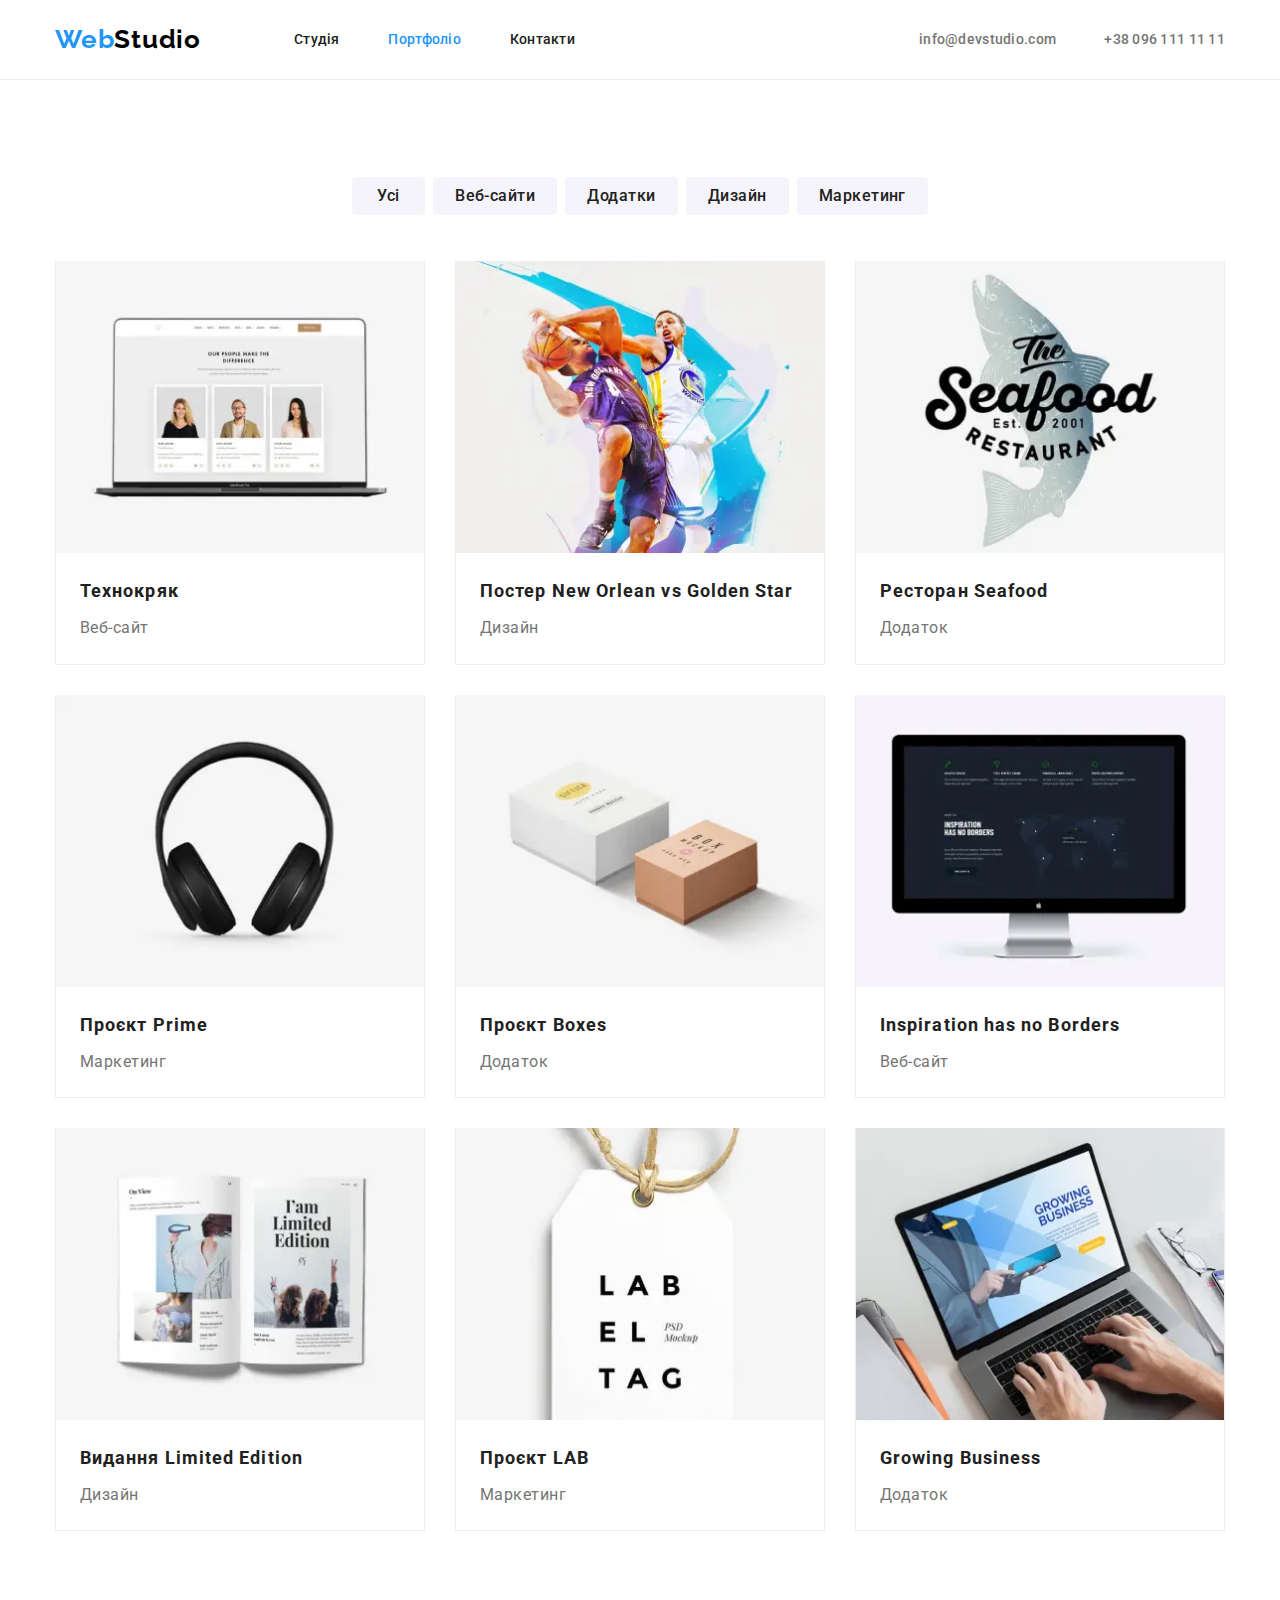
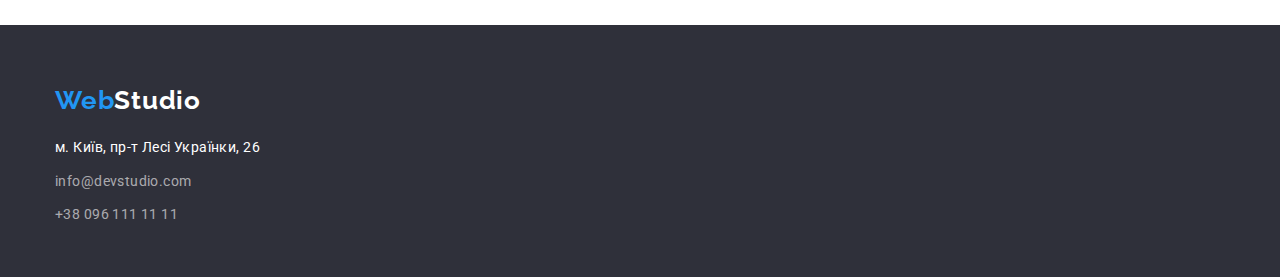
==== commit acd823a5: "Add boarder for item and div for description" ====
--- a/portfolio.html
+++ b/portfolio.html
@@ -20,8 +20,7 @@
     <link rel="stylesheet" href="css/styles.css" />
   </head>
   <body>
-    
-     <header class="header">
+    <header class="header">
       <div class="container header-block">
         <nav class="header-nav">
           <h2 class="logo">
@@ -56,132 +55,148 @@
       <section class="section">
         <div class="container">
           <h1 class="visually-hidden">Портфоліо</h1>
-        <ul class="list filters-list">
-          <li>
-            <button class="button-portfolio all-button" type="button">
-              Усі
-            </button>
-          </li>
-          <li>
-            <button class="button-portfolio web-button" type="button">
-              Веб-сайти
-            </button>
-          </li>
-          <li>
-            <button class="button-portfolio app-button" type="button">
-              Додатки
-            </button>
-          </li>
-          <li>
-            <button class="button-portfolio design-button" type="button">
-              Дизайн
-            </button>
-          </li>
-          <li>
-            <button class="button-portfolio marketing-button" type="button">
-              Маркетинг
-            </button>
-          </li>
-        </ul>
-        <ul class="list projects-list">
-          <li class="item">
-            <img
-              src="images/Technokryak.webp"
-              alt="відкритий ноутбук із фото двох дівчат та хлопця"
-              width="370"
-              height="294"
-            />
-            <div class="projects-description">
-              <h3 class="project-title">Технокряк</h3>
-            <p class="project-subtitle">Веб-сайт</p>
-            </div>
-          </li>
-          <li class="item">
-            <img
-              src="images/Poster New Orlean vs Golden Star.webp"
-              alt="двоє хлопців грють у баскетбол"
-              width="370"
-              height="294"
-            />
-            <h3 class="project-title" lang="en">
-              Постер New Orlean vs Golden Star
-            </h3>
-            <p class="project-subtitle">Дизайн</p>
-          </li>
-          <li class="item">
-            <img
-              src="images/Seafood restaurant.webp"
-              alt="емблема рибного ресторану"
-              width="370"
-              height="294"
-            />
-            <h3 class="project-title" lang="en">Ресторан Seafood</h3>
-            <p class="project-subtitle">Додаток</p>
-          </li>
-          <li class="item">
-            <img
-              src="images/Prime Project.webp"
-              alt="навушники"
-              width="370"
-              height="294"
-            />
-            <h3 class="project-title" lang="en">Проєкт Prime</h3>
-            <p class="project-subtitle">Маркетинг</p>
-          </li>
-          <li class="item">
-            <img
-              src="images/Boxes project.webp"
-              alt=" дві коробки"
-              width="370"
-              height="294"
-            />
-            <h3 class="project-title" lang="en">Проєкт Boxes</h3>
-            <p class="project-subtitle">Додаток</p>
-          </li>
-          <li class="item">
-            <img
-              src="images/Inspiration has no Borders.webp"
-              alt="дисплей"
-              width="370"
-              height="294"
-            />
-            <h3 class="project-title" lang="en">Inspiration has no Borders</h3>
-            <p class="project-subtitle">Веб-сайт</p>
-          </li>
-          <li class="item">
-            <img
-              src="images/EDITION Limited Edition.webp"
-              alt="розгорнутий журнал"
-              width="370"
-              height="294"
-            />
-            <h3 class="project-title" lang="en">Видання Limited Edition</h3>
-            <p class="project-subtitle">Дизайн</p>
-          </li>
-          <li class="item">
-            <img
-              src="images/Project LAB.webp"
-              alt="емблема лаб"
-              width="370"
-              height="294"
-            />
-            <h3 class="project-title" lang="en">Проєкт LAB</h3>
-            <p class="project-subtitle">Маркетинг</p>
-          </li>
-          <li class="item">
-            <img
-              src="images/Growing Business.webp"
-              alt="працюють за ноутом"
-              width="370"
-              height="294"
-            />
-            <h3 class="project-title" lang="en">Growing Business</h3>
-            <p class="project-subtitle">Додаток</p>
-          </li>
-        </ul>
+          <ul class="list filters-list">
+            <li>
+              <button class="button-portfolio all-button" type="button">
+                Усі
+              </button>
+            </li>
+            <li>
+              <button class="button-portfolio web-button" type="button">
+                Веб-сайти
+              </button>
+            </li>
+            <li>
+              <button class="button-portfolio app-button" type="button">
+                Додатки
+              </button>
+            </li>
+            <li>
+              <button class="button-portfolio design-button" type="button">
+                Дизайн
+              </button>
+            </li>
+            <li>
+              <button class="button-portfolio marketing-button" type="button">
+                Маркетинг
+              </button>
+            </li>
+          </ul>
+          <ul class="list projects-list">
+            <li class="item">
+              <img
+                src="images/Technokryak.webp"
+                alt="відкритий ноутбук із фото двох дівчат та хлопця"
+                width="370"
+                height="294"
+              />
+              <div class="projects-description">
+                <h3 class="project-title">Технокряк</h3>
+                <p class="project-subtitle">Веб-сайт</p>
+              </div>
+            </li>
+            <li class="item">
+              <img
+                src="images/Poster New Orlean vs Golden Star.webp"
+                alt="двоє хлопців грють у баскетбол"
+                width="370"
+                height="294"
+              />
+              <div class="projects-description">
+                <h3 class="project-title" lang="en">
+                  Постер New Orlean vs Golden Star
+                </h3>
+                <p class="project-subtitle">Дизайн</p>
+              </div>
+            </li>
+            <li class="item">
+              <img
+                src="images/Seafood restaurant.webp"
+                alt="емблема рибного ресторану"
+                width="370"
+                height="294"
+              />
+              <div class="projects-description">
+                <h3 class="project-title" lang="en">Ресторан Seafood</h3>
+                <p class="project-subtitle">Додаток</p>
+              </div>
+            </li>
+            <li class="item">
+              <img
+                src="images/Prime Project.webp"
+                alt="навушники"
+                width="370"
+                height="294"
+              />
+              <div class="projects-description">
+                <h3 class="project-title" lang="en">Проєкт Prime</h3>
+                <p class="project-subtitle">Маркетинг</p>
+              </div>
+            </li>
+            <li class="item">
+              <img
+                src="images/Boxes project.webp"
+                alt=" дві коробки"
+                width="370"
+                height="294"
+              />
+              <div class="projects-description">
+                <h3 class="project-title" lang="en">Проєкт Boxes</h3>
+                <p class="project-subtitle">Додаток</p>
+              </div>
+            </li>
+            <li class="item">
+              <img
+                src="images/Inspiration has no Borders.webp"
+                alt="дисплей"
+                width="370"
+                height="294"
+              />
+              <div class="projects-description">
+                <h3 class="project-title" lang="en">
+                  Inspiration has no Borders
+                </h3>
+                <p class="project-subtitle">Веб-сайт</p>
+              </div>
+            </li>
+            <li class="item">
+              <img
+                src="images/EDITION Limited Edition.webp"
+                alt="розгорнутий журнал"
+                width="370"
+                height="294"
+              />
+              <div class="projects-description">
+                <h3 class="project-title" lang="en">Видання Limited Edition</h3>
+                <p class="project-subtitle">Дизайн</p>
+              </div>
+            </li>
+            <li class="item">
+              <img
+                src="images/Project LAB.webp"
+                alt="емблема лаб"
+                width="370"
+                height="294"
+              />
+              <div class="projects-description">
+                <h3 class="project-title" lang="en">Проєкт LAB</h3>
+                <p class="project-subtitle">Маркетинг</p>
+              </div>
+            </li>
+            <li class="item">
+              <img
+                src="images/Growing Business.webp"
+                alt="працюють за ноутом"
+                width="370"
+                height="294"
+              />
+              <div class="projects-description">
+                <h3 class="project-title" lang="en">Growing Business</h3>
+                <p class="project-subtitle">Додаток</p>
+              </div>
+            </li>
+          </ul>
         </div>
-
-        
       </section>
     </main>
 
@@ -217,6 +232,5 @@
         </address>
       </div>
     </footer>
-    </div>
   </body>
 </html>
--- a/css/styles.css
+++ b/css/styles.css
@@ -240,10 +240,7 @@
         line-height: 1.72;
         letter-spacing: 0.03em;
 }
-.what-we-do {
-    /*outline: 2px solid tomato;*/
-  
-    }
+
 .what-we-do-title{
     font-weight: 700;
     font-size: 36px;
@@ -257,6 +254,9 @@
     display: flex;
     justify-content: space-between;
     }
+.what-we-do {
+    padding-top: 0px;
+}
  
     /*Команда*/  
     
@@ -403,6 +403,9 @@
 }
 .item {
     flex-basis: calc((100% - 60px) / 3);
+    border-bottom: 1px solid #EEEEEE;
+    border-left: 1px solid #EEEEEE;
+    border-right: 1px solid #EEEEEE;
 
 }
 .project-title {
@@ -411,14 +414,18 @@
         line-height: 2;
         letter-spacing: 0.06em;
         color:var(--color-title);
-        margin: 20px auto 4px 24px;
-}
+        margin-bottom: 4px;
+        
+    }
 .project-subtitle {
         font-weight: 400;
         font-size: 16px;
         line-height: 1.88;
         letter-spacing: 0.03em;
         color:var(--color-textbase);
-        margin-left: 24px;
+        
+}
+.projects-description{
+margin: 20px 24px;
 }
     